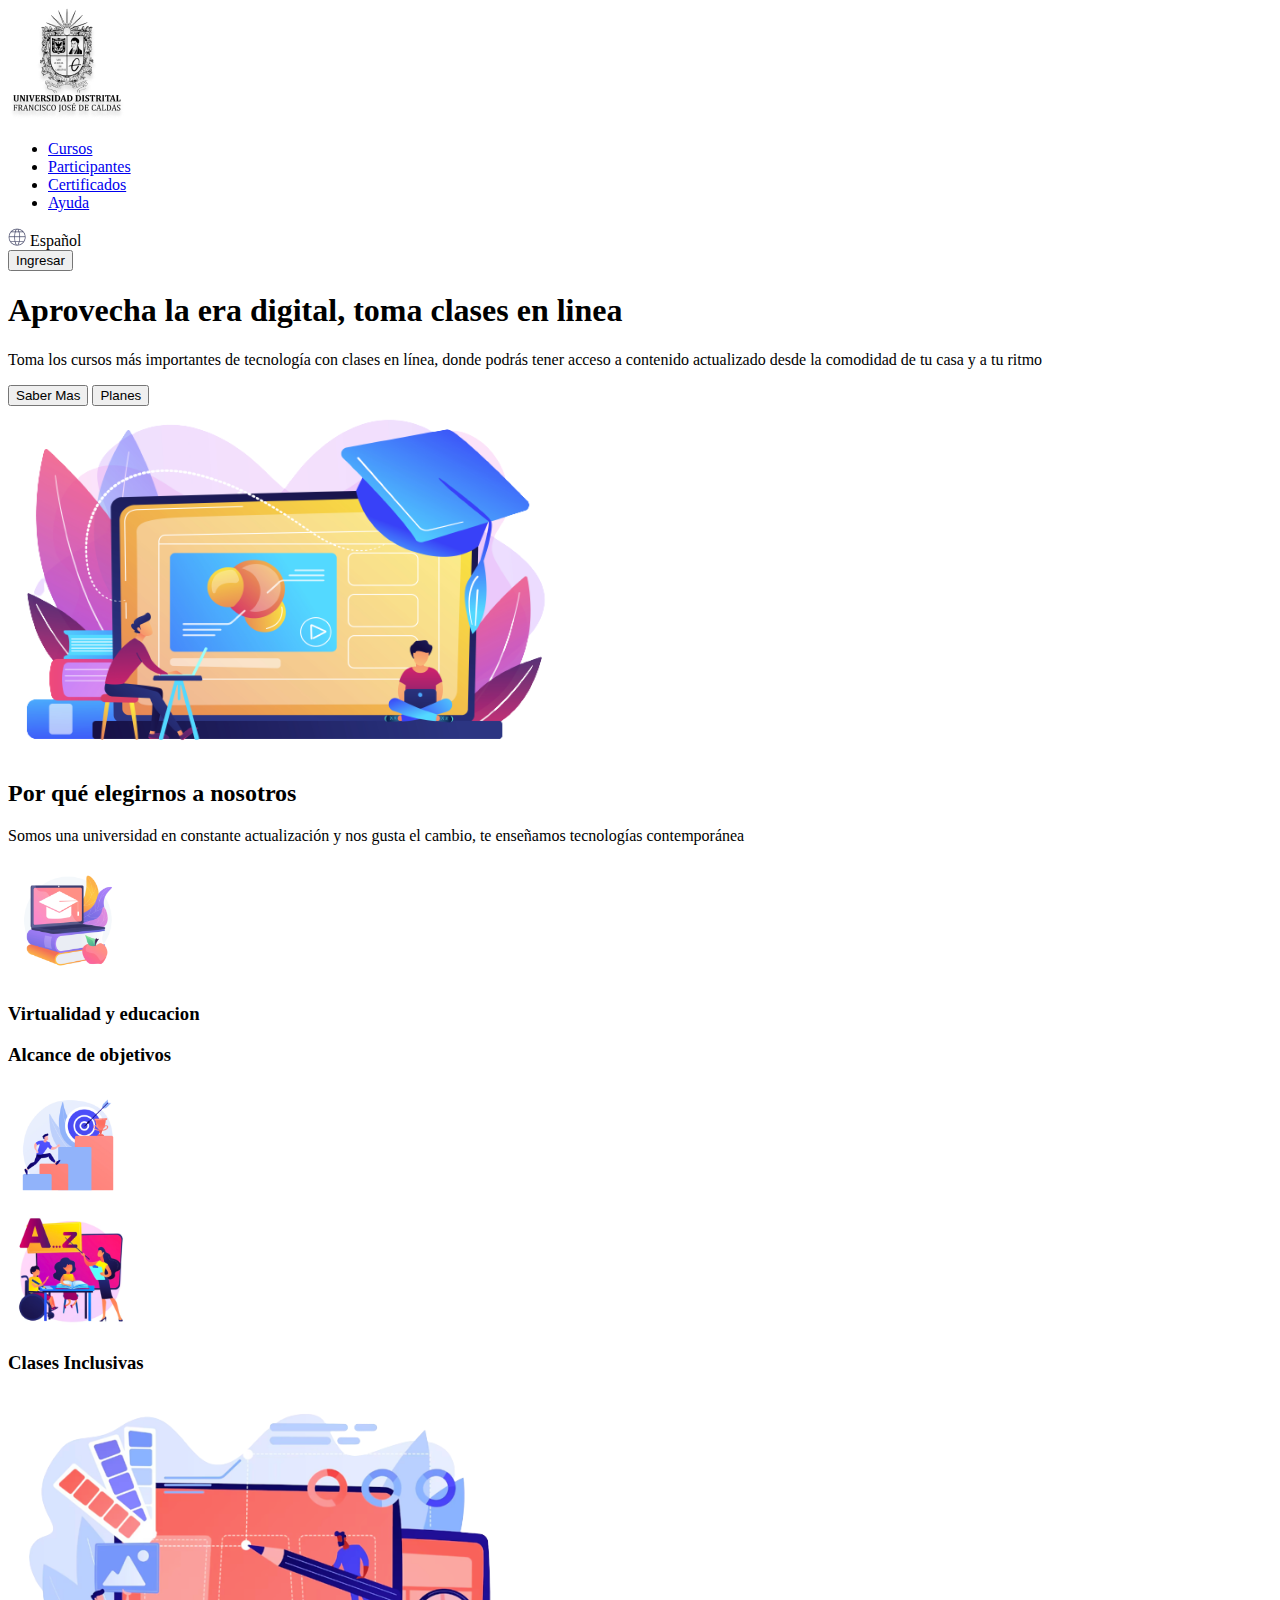
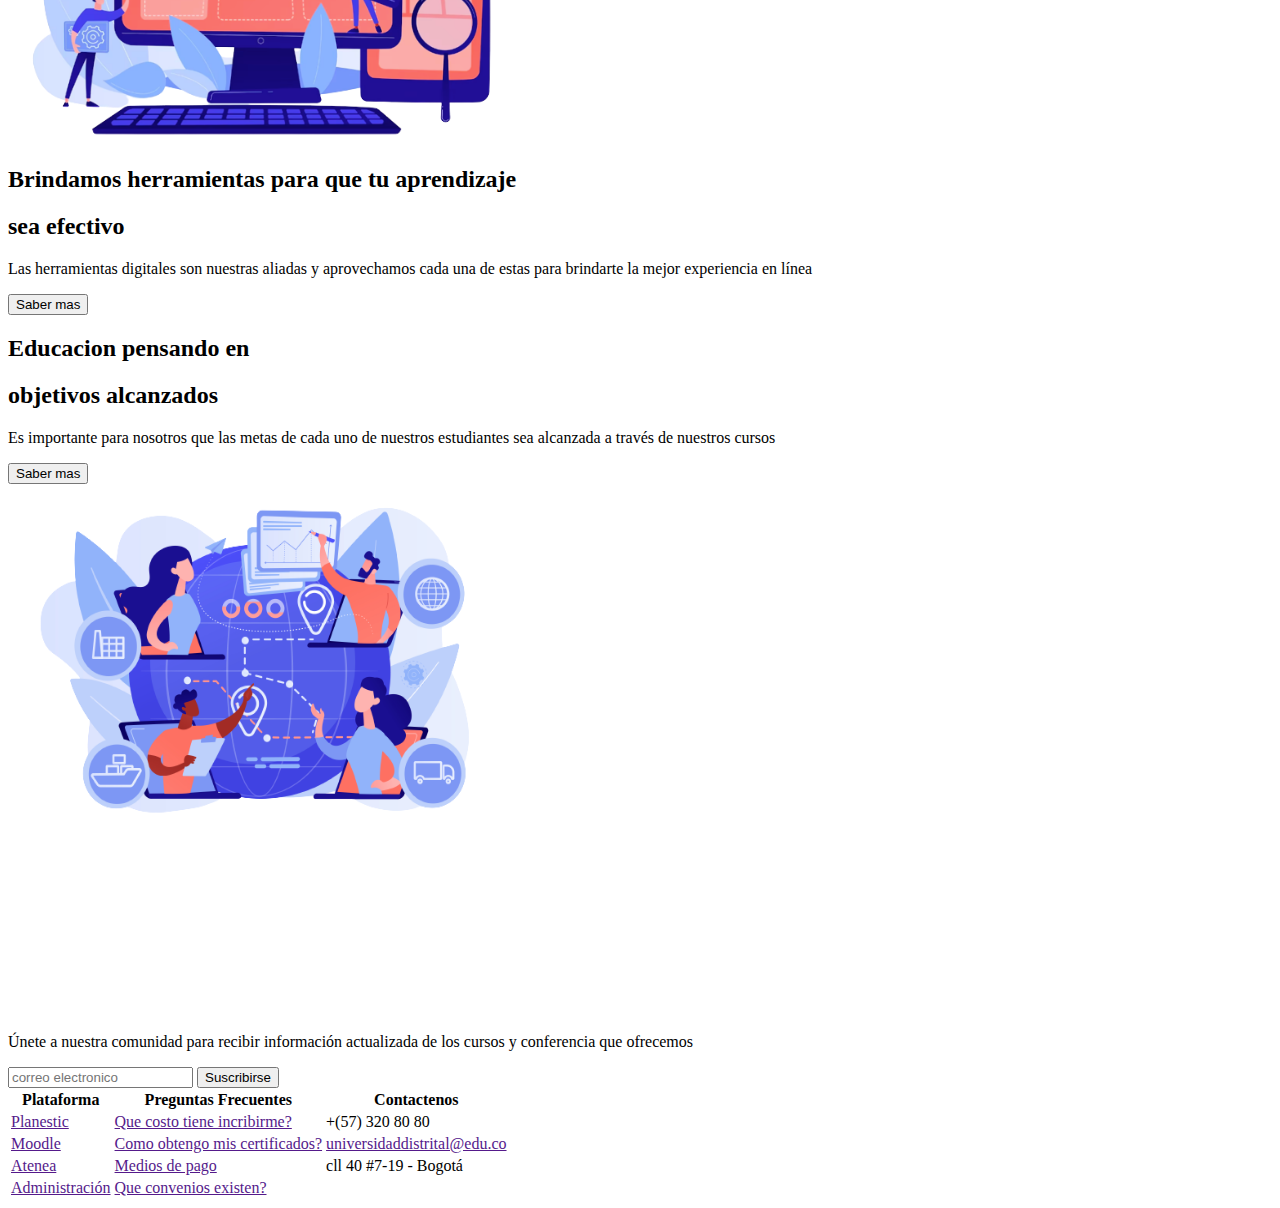
==== punto-1-3/index.html @ 8d3ea5ce "estructura html punto 2" ====
<!DOCTYPE html>
<html lang="en">
<head>
    <meta charset="UTF-8">
    <meta http-equiv="X-UA-Compatible" content="IE=edge">
    <meta name="viewport" content="width=device-width, initial-scale=1.0">
    <title>Document</title>
</head>
<body>
    <header> 
        <div>
            <img src="./public/images/header-logo.png" alt="main logo">
            <nav>
                <ul>
                    <li><a href="#banner">Cursos</a></li>
                    <li><a href="#section-1">Participantes</a></li>
                    <li><a href="#section-2">Certificados</a></li>
                    <li><a href="#footer">Ayuda</a></li>
                </ul>
            </nav>
        </div>
        <div>
            <div>
                <img src="./public/images/header-word.png" alt="world">
                <span>Español</span>
            </div>
            <button>Ingresar</button>
        </div>

    </header>
<main>
    <section id="banner">
     <div>
        <div>
            <h1>Aprovecha la era digital, toma clases en linea</h1>
            <p>
                Toma los cursos más importantes de tecnología con clases 
                en línea, donde podrás tener acceso a contenido actualizado 
                desde la comodidad de tu casa y a tu ritmo 
            </p>
        </div>
        <div>
            <button>Saber Mas</button>
            <button>Planes</button>
        </div>
     </div>
     <img
     src="./public/images/banner-online.png"
     alt="online-education"
     width="550px"
     height="350px"
     >   
    </section>
    <section id="section-1">
        <div>
            <h2>Por qué elegirnos a nosotros</h2>
            <p>Somos una universidad en constante actualización y
                nos gusta el cambio, te enseñamos tecnologías contemporánea</p>
        </div>
        <div>
            <img src="./public/images/section1-education.png"
             alt="education"
             width="120px"
             height="120px"
             >
             <h3>Virtualidad y educacion</h3>
        </div>
        <div>
            <h3>Alcance de objetivos</h3>
            <img src="./public/images/section1-goals.png"
            alt="goals"
            width="120px"
            height="120px"
            >           
        </div>
        <div>
            <img src="./public/images/section1-teach.png"
             alt="teach"
             width="120px"
             height="120px"
             >
             <h3>Clases Inclusivas</h3>           
        </div>
    </section>
    <section id="section-2">
        <div>
            <img src="./public/images/section2-tools.png"
            alt="tools"
            width="500px"
            height="350px"
            >  
            <div>
                <h2>Brindamos herramientas para que tu aprendizaje</h2>
                <h2>sea efectivo</h2>
                <p>
                    Las herramientas digitales son nuestras aliadas
                    y aprovechamos cada una de estas para brindarte la mejor
                    experiencia en línea
                </p>
                <button>Saber mas</button>
            </div>
        </div>
        <div> 
            <div>
                <h2>Educacion pensando en</h2>
                <h2>objetivos alcanzados</h2>
                <p>
                    Es importante para nosotros que las metas de cada uno de 
                    nuestros estudiantes sea alcanzada a través de nuestros cursos
                </p>
                <button>Saber mas</button>
            </div>
            <img src="./public/images/section2-goals.png"
            alt="goals"
            width="500px"
            height="350px"
            > 
        </div>
    </section>
   
</main>
<footer id="footer">
    <div>
        <img 
        src="./public/images/footer-logo.png" 
        alt="footer-logo"
        width="200px"
        height="175px"
        > 
        <div>
            <p>
                Únete a nuestra comunidad para recibir información 
                actualizada de los cursos y conferencia que ofrecemos
            </p>
            <form method="post">
                <input id="email"
                type="email"
                name="user_name"
                placeholder="correo electronico"
                >
                <button>Suscribirse</button>
            </form>
        </div> 
    </div>
    <div>
        <table>
            <tr>
                <th>Plataforma</th>
                <th>Preguntas Frecuentes</th>
                <th>Contactenos</th>
            </tr>
            <tr>
                <td><a href="">Planestic</a></td>
                <td><a href="">Que costo tiene incribirme?</a></td>
                <td>+(57) 320 80 80</td>
            </tr>
            <tr>
                <td><a href="">Moodle</a></td>
                <td><a href="">Como obtengo mis certificados?</a></td>
                <td><a href="">universidaddistrital@edu.co</a></td>   
            </tr>
            <tr>
                <td><a href="">Atenea</a></td>
                <td><a href="">Medios de pago</a></td>
                <td>cll 40 #7-19 - Bogotá</td>
            </tr>
            <tr>
                <td><a href="">Administración</a></td>
                <td><a href="">Que convenios existen?</a></td> 
            </tr>
        </table>
    </div>

</footer>

</body>
</html>
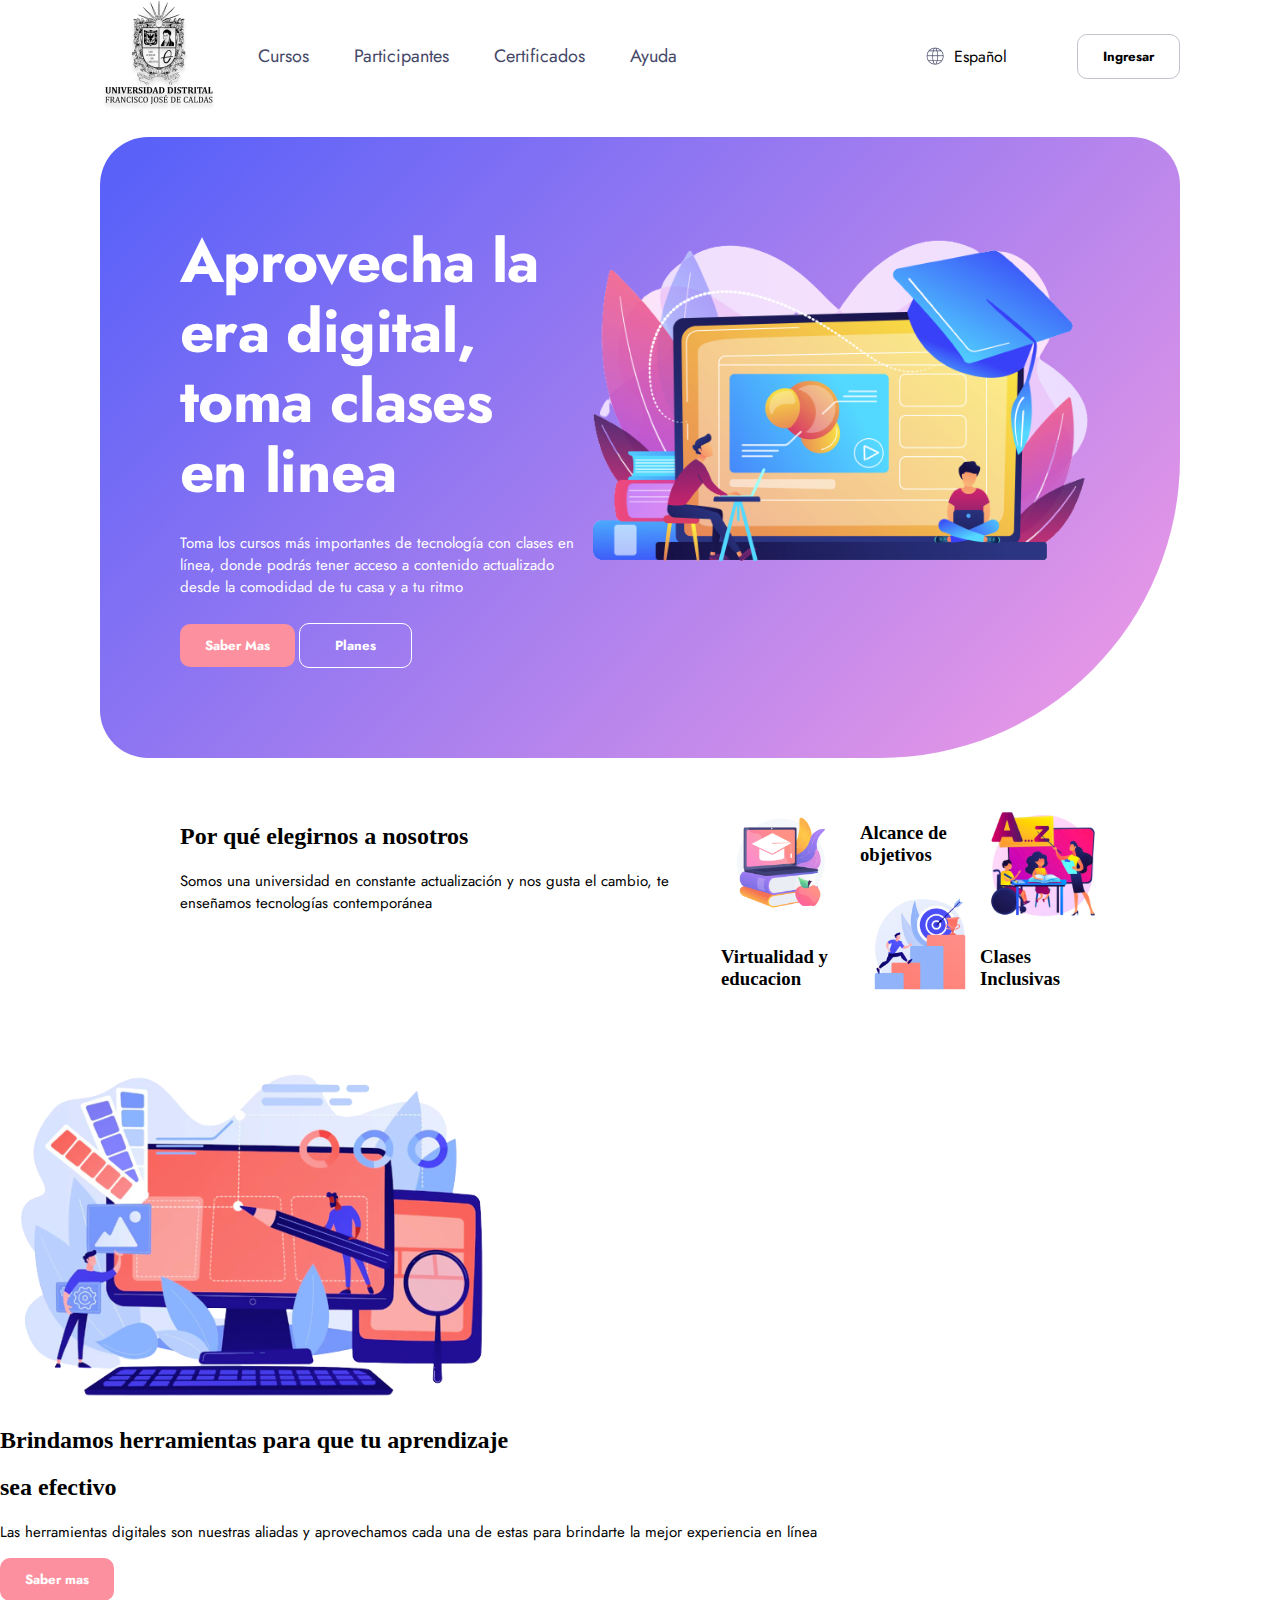
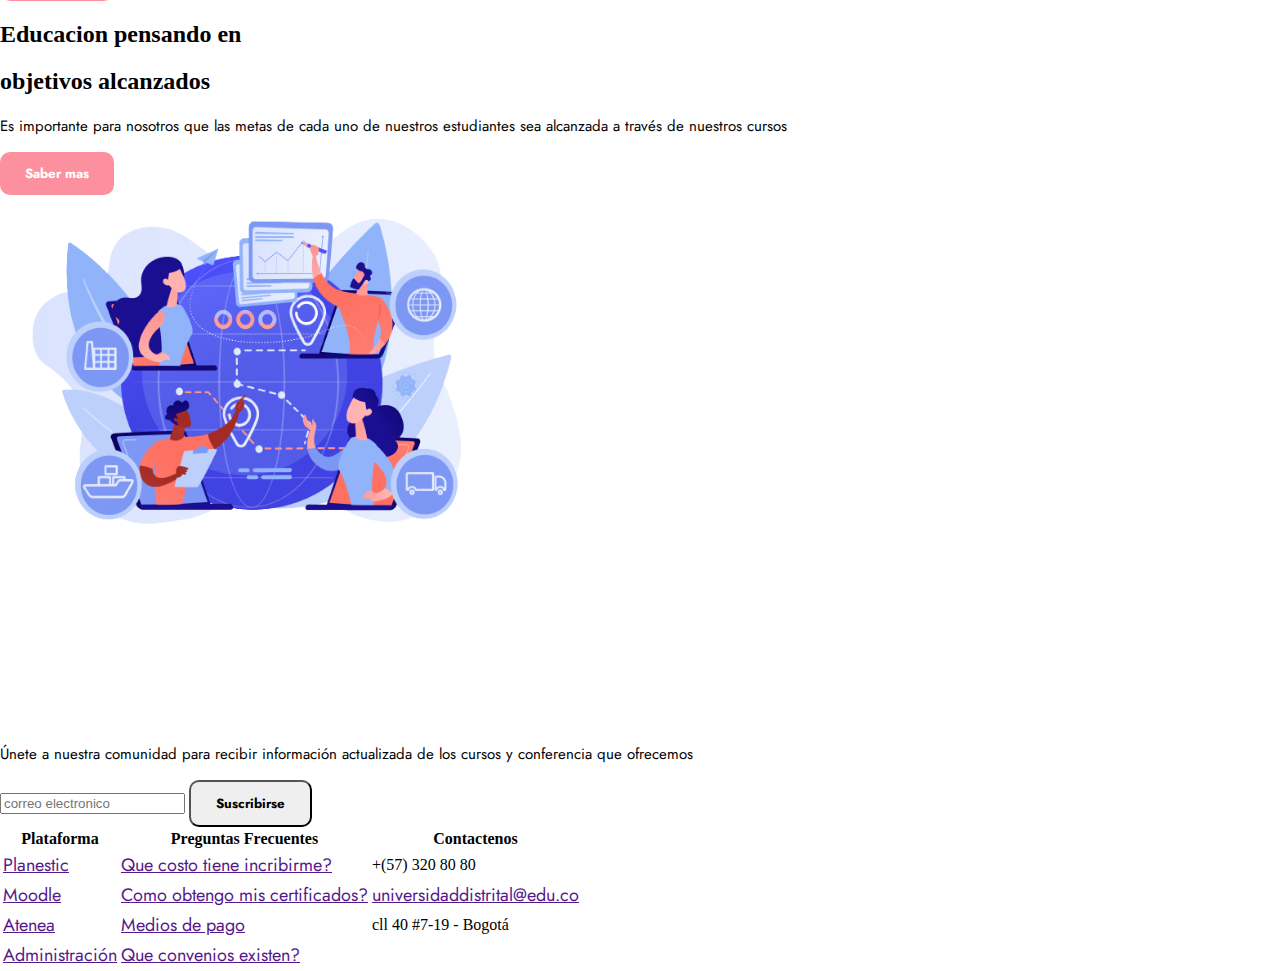
==== commit 148f7a53: "se agregan estilos del header y el banner" ====
--- a/punto-1-3/index.html
+++ b/punto-1-3/index.html
@@ -4,11 +4,13 @@
     <meta charset="UTF-8">
     <meta http-equiv="X-UA-Compatible" content="IE=edge">
     <meta name="viewport" content="width=device-width, initial-scale=1.0">
-    <title>Document</title>
+    <title>UD Atenea Cursos</title>
+    <link href='https://fonts.googleapis.com/css?family=Jost' rel='stylesheet'>
+    <link rel="stylesheet" href="./styles/style.css">
 </head>
 <body>
     <header> 
-        <div>
+        <div class="header__navigation">
             <img src="./public/images/header-logo.png" alt="main logo">
             <nav>
                 <ul>
@@ -19,7 +21,7 @@
                 </ul>
             </nav>
         </div>
-        <div>
+        <div class="header__settings">
             <div>
                 <img src="./public/images/header-word.png" alt="world">
                 <span>Español</span>
@@ -40,8 +42,8 @@
             </p>
         </div>
         <div>
-            <button>Saber Mas</button>
-            <button>Planes</button>
+            <button class="button--orange">Saber Mas</button>
+            <button class="button--white">Planes</button>
         </div>
      </div>
      <img
@@ -97,7 +99,7 @@
                     y aprovechamos cada una de estas para brindarte la mejor
                     experiencia en línea
                 </p>
-                <button>Saber mas</button>
+                <button class="button--orange">Saber mas</button>
             </div>
         </div>
         <div> 
@@ -108,7 +110,7 @@
                     Es importante para nosotros que las metas de cada uno de 
                     nuestros estudiantes sea alcanzada a través de nuestros cursos
                 </p>
-                <button>Saber mas</button>
+                <button class="button--orange">Saber mas</button>
             </div>
             <img src="./public/images/section2-goals.png"
             alt="goals"
--- a/punto-1-3/styles/style.css
+++ b/punto-1-3/styles/style.css
@@ -0,0 +1,117 @@
+/* ESTILOS GLOBALES */
+body {
+    margin: 0px;
+}
+
+a {
+    font-family: 'Jost';
+    font-size: 18px;
+}
+
+button {
+    padding: 12px 25px;
+    font-family: 'Jost';
+    font-weight: bold;
+    border-radius: 10px;
+    cursor: pointer;
+}
+
+.button--orange {
+    background-color: #FD909E;
+    color: #fff;
+    border: none;
+}
+
+p {
+    font-family: 'Jost';
+    font-weight: 300px;
+    font-size: 15px;   
+}
+
+/* ESTILOS HEADER */
+header {
+    display: flex;
+    justify-content: space-between;
+    margin: 0px 100px;
+}
+
+.header__navigation {
+    display: flex;
+    align-items: center;
+}
+
+.header__navigation nav ul {
+    display: flex;
+    gap: 45px;
+    list-style: none;
+}
+
+.header__navigation nav ul li a {
+    text-decoration: none;
+    color: #454868
+}
+
+.header__settings {
+    display: flex;
+    align-items: center;
+    gap: 70px;
+}
+
+.header__settings div {
+    display: flex;
+    align-items: center;
+    gap: 10px;
+    font-family: 'Jost';
+    font-size: 16px;
+    font-weight: 400px;
+}
+
+.header__settings button {
+    background-color: transparent;
+    border: 1px solid #45486854;
+}
+
+
+/* ESTILOS HEADER */
+
+#banner {
+    display: flex;
+    margin: 25px 100px;
+    padding: 90px 80px;
+    background: linear-gradient(313.18deg, #EE9AE5 3.28%, #5961F9 97.04%);
+    border-radius: 48px 48px 300px 48px;
+}
+
+h1 {
+   margin: 0px;
+    color: #fff;
+    font-family: 'Jost';
+    font-size: 60px;
+    font-weight: 600px;
+    line-height: 70px;
+    letter-spacing: -0.64px;
+}
+
+#banner p {
+    margin: 25px 0px;
+    color: #fff;
+}
+
+.button--white {
+    padding: 12px 35px;
+    background-color: transparent;
+    color: white;
+    border: 1px solid #fff;
+}
+
+
+
+/* ESTILOS SECTION 1 */
+
+#section-1 {
+    display: flex;
+    justify-content: space-between;
+    margin: 25px 100px;
+    padding: 20px 80px;
+}
+
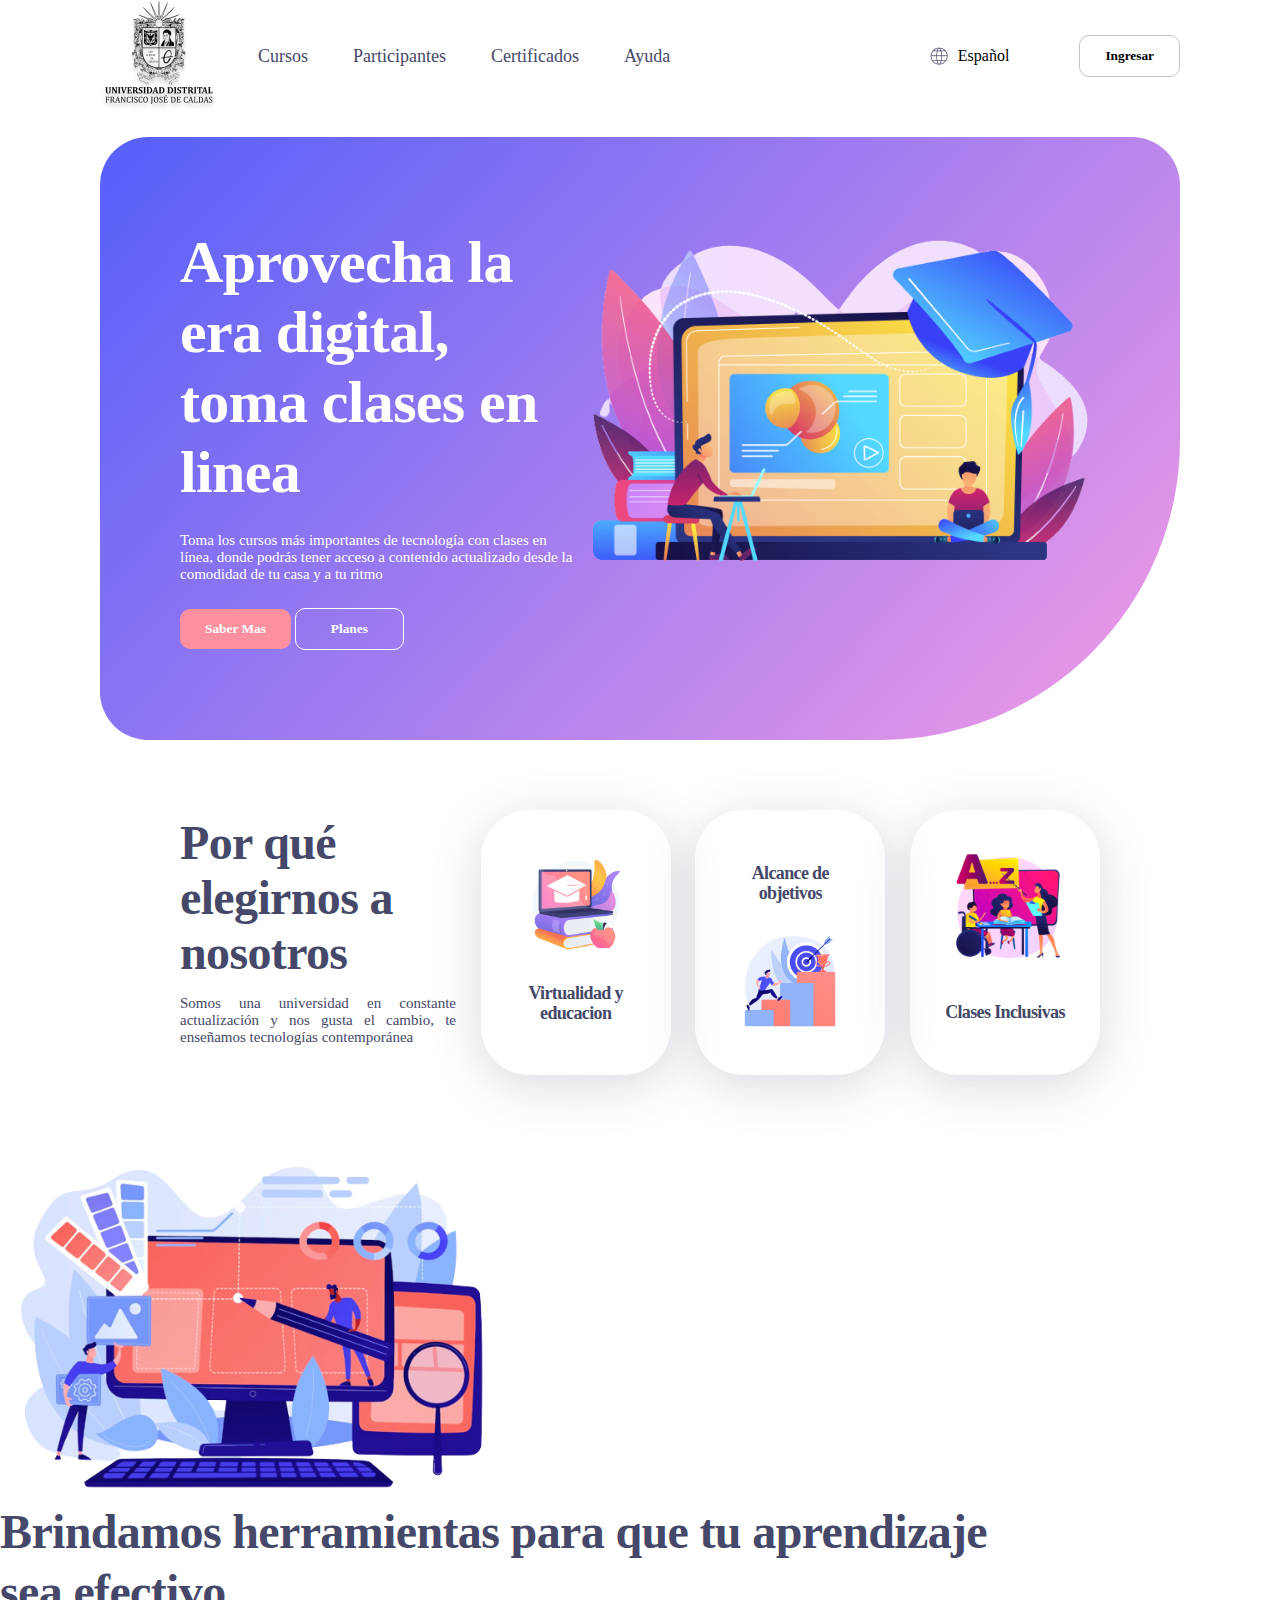
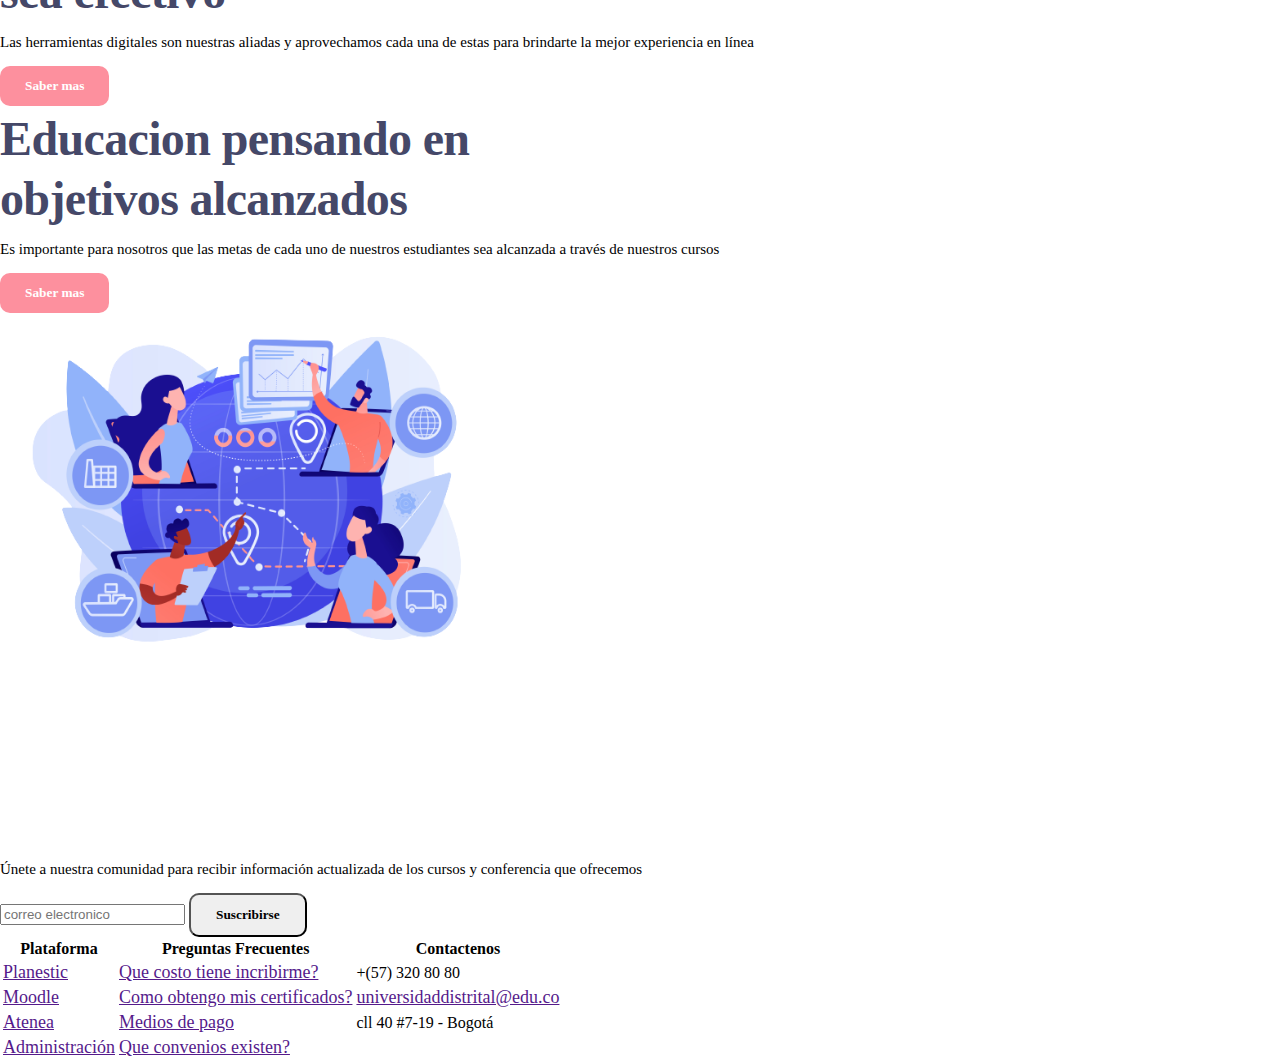
==== commit a1120bbe: "separacion de estilos y creacion de estilos section 1" ====
--- a/punto-1-3/index.html
+++ b/punto-1-3/index.html
@@ -5,8 +5,12 @@
     <meta http-equiv="X-UA-Compatible" content="IE=edge">
     <meta name="viewport" content="width=device-width, initial-scale=1.0">
     <title>UD Atenea Cursos</title>
-    <link href='https://fonts.googleapis.com/css?family=Jost' rel='stylesheet'>
-    <link rel="stylesheet" href="./styles/style.css">
+    <link rel="stylesheet" href="https://indestructibletype.com/fonts/Jost.css" rel="nofollow" type="text/css" charset="utf-8" />
+    <link rel="stylesheet" href="./styles/global-styles.css">
+    <link rel="stylesheet" href="./styles/header-styles.css">
+    <link rel="stylesheet" href="./styles/banner-styles.css">
+    <link rel="stylesheet" href="./styles/section-1-styles.css">
+    <link rel="stylesheet" href="./styles/section-2-styles.css">
 </head>
 <body>
     <header> 
@@ -54,12 +58,12 @@
      >   
     </section>
     <section id="section-1">
-        <div>
+        <div class="section-1__info">
             <h2>Por qué elegirnos a nosotros</h2>
             <p>Somos una universidad en constante actualización y
                 nos gusta el cambio, te enseñamos tecnologías contemporánea</p>
         </div>
-        <div>
+        <div class="section-1__card">
             <img src="./public/images/section1-education.png"
              alt="education"
              width="120px"
@@ -67,7 +71,7 @@
              >
              <h3>Virtualidad y educacion</h3>
         </div>
-        <div>
+        <div class="section-1__card">
             <h3>Alcance de objetivos</h3>
             <img src="./public/images/section1-goals.png"
             alt="goals"
@@ -75,7 +79,7 @@
             height="120px"
             >           
         </div>
-        <div>
+        <div class="section-1__card">
             <img src="./public/images/section1-teach.png"
              alt="teach"
              width="120px"
--- a/punto-1-3/styles/global-styles.css
+++ b/punto-1-3/styles/global-styles.css
@@ -0,0 +1,38 @@
+/* ESTILOS GLOBALES */
+body {
+    margin: 0px;
+}
+
+a {
+    font-family: 'Jost';
+    font-size: 18px;
+}
+
+button {
+    padding: 12px 25px;
+    font-family: 'Jost';
+    font-weight: bold;
+    border-radius: 10px;
+    cursor: pointer;
+}
+
+.button--orange {
+    background-color: #FD909E;
+    color: #fff;
+    border: none;
+}
+
+p {
+    font-family: 'Jost';
+    font-weight: 300px;
+    font-size: 15px;   
+}
+
+h2 {
+    margin: 5px 0px;
+    color: #454868;
+    font-family: 'Jost';
+    font-size: 48px;
+    line-height: 55px;
+    letter-spacing: -0.64px;
+}--- a/punto-1-3/styles/header-styles.css
+++ b/punto-1-3/styles/header-styles.css
@@ -0,0 +1,42 @@
+/* ESTILOS HEADER */
+header {
+    display: flex;
+    justify-content: space-between;
+    margin: 0px 100px;
+}
+
+.header__navigation {
+    display: flex;
+    align-items: center;
+}
+
+.header__navigation nav ul {
+    display: flex;
+    gap: 45px;
+    list-style: none;
+}
+
+.header__navigation nav ul li a {
+    text-decoration: none;
+    color: #454868
+}
+
+.header__settings {
+    display: flex;
+    align-items: center;
+    gap: 70px;
+}
+
+.header__settings div {
+    display: flex;
+    align-items: center;
+    gap: 10px;
+    font-family: 'Jost';
+    font-size: 16px;
+    font-weight: 400px;
+}
+
+.header__settings button {
+    background-color: transparent;
+    border: 1px solid #45486854;
+}
--- a/punto-1-3/styles/banner-styles.css
+++ b/punto-1-3/styles/banner-styles.css
@@ -0,0 +1,31 @@
+/* ESTILOS BANNER */
+
+#banner {
+    display: flex;
+    margin: 25px 100px;
+    padding: 90px 80px;
+    background: linear-gradient(313.18deg, #EE9AE5 3.28%, #5961F9 97.04%);
+    border-radius: 48px 48px 300px 48px;
+}
+
+h1 {
+   margin: 0px;
+    color: #fff;
+    font-family: 'Jost';
+    font-size: 60px;
+    font-weight: 600px;
+    line-height: 70px;
+    letter-spacing: -0.64px;
+}
+
+#banner p {
+    margin: 25px 0px;
+    color: #fff;
+}
+
+.button--white {
+    padding: 12px 35px;
+    background-color: transparent;
+    color: white;
+    border: 1px solid #fff;
+}
--- a/punto-1-3/styles/section-1-styles.css
+++ b/punto-1-3/styles/section-1-styles.css
@@ -0,0 +1,39 @@
+/* ESTILOS SECTION 1 */
+
+#section-1 {
+    display: flex;
+    justify-content: space-between;
+    margin: 50px 100px;
+    padding: 20px 80px;
+}
+
+.section-1__info {
+    width: 30%;
+}
+
+.section-1__info p {
+    color: #454868;
+    text-align: justify;
+}
+
+.section-1__card {
+    display: flex;
+    flex-direction: column;
+    justify-content: space-between;
+    align-items: center;
+    width: min-content;
+
+    height: 195px;
+    padding: 35px;
+    border-radius: 48px;
+    box-shadow: 0px 10px 50px #45486833;
+}
+
+.section-1__card h3 {
+    font-family: 'Jost';
+    color: #454868;
+    font-size: 18px;
+    line-height: 20px;
+    letter-spacing: -0.64px;
+    text-align: center;
+}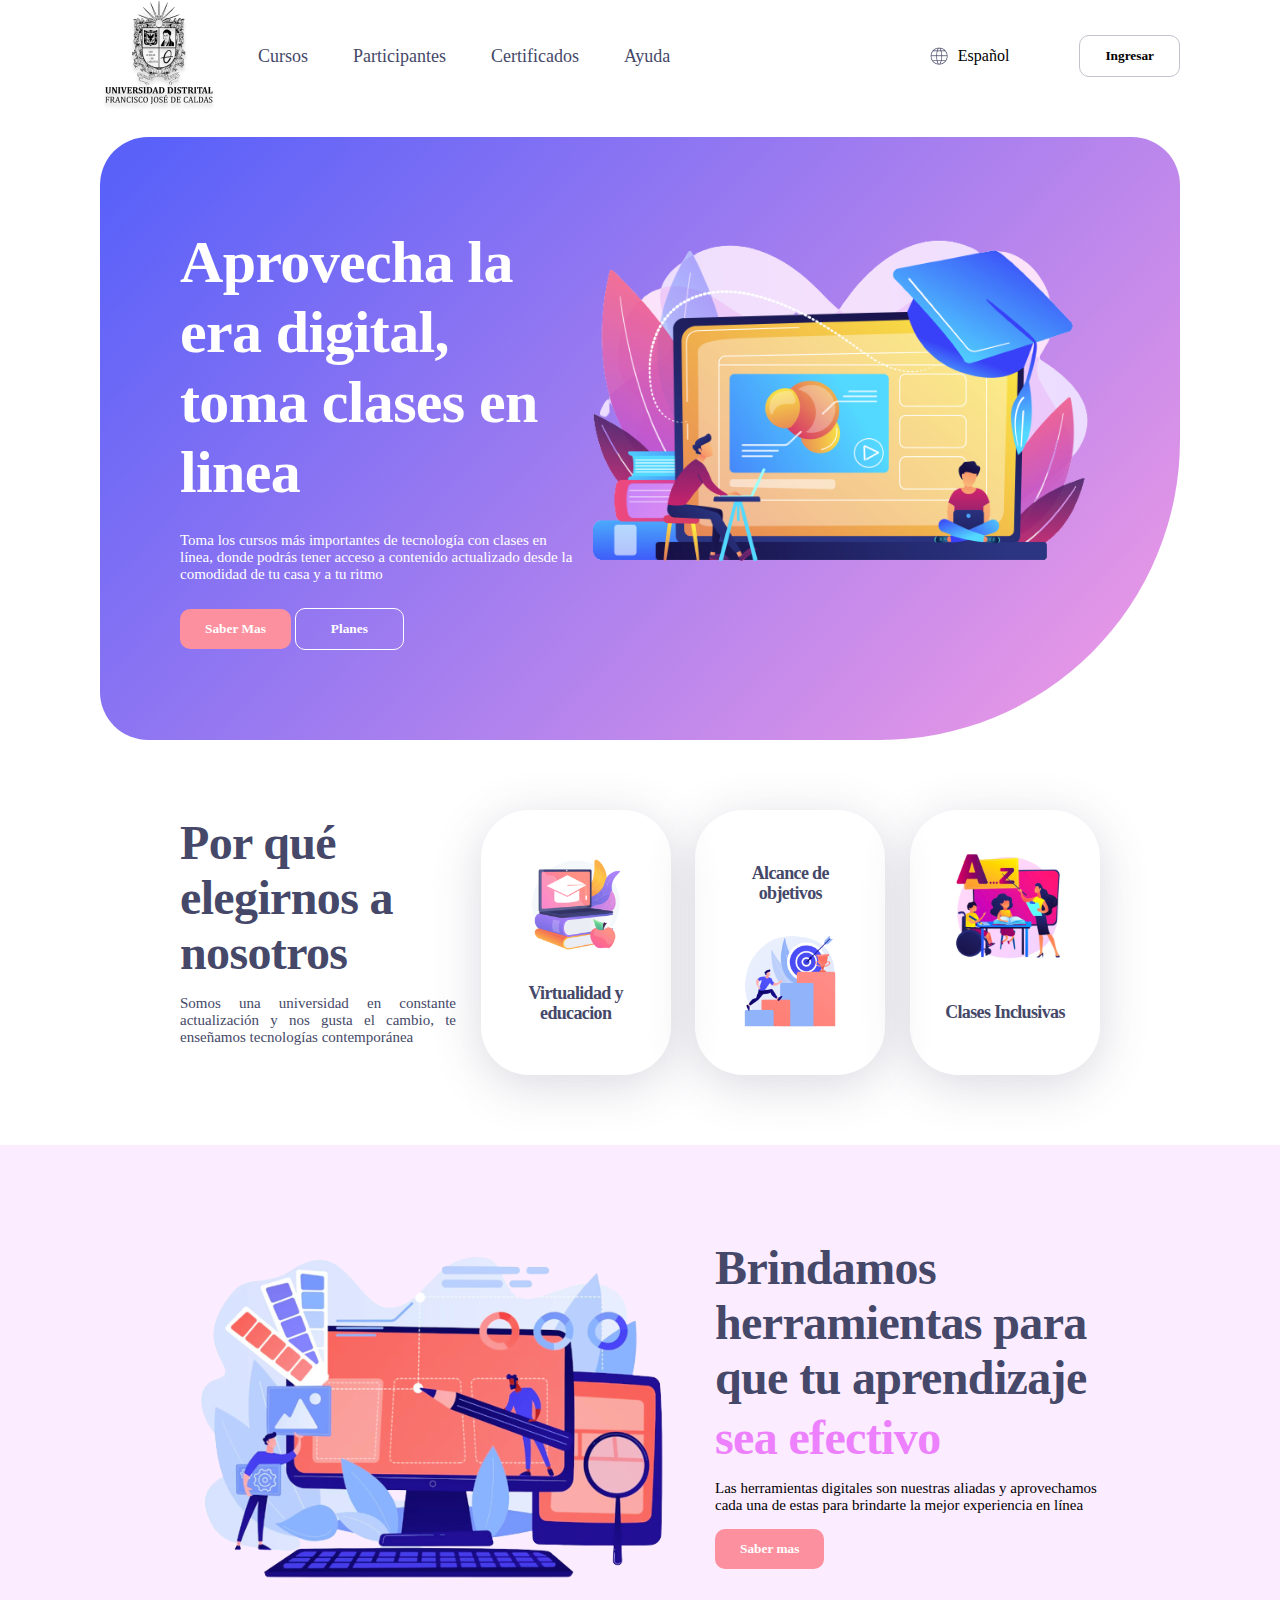
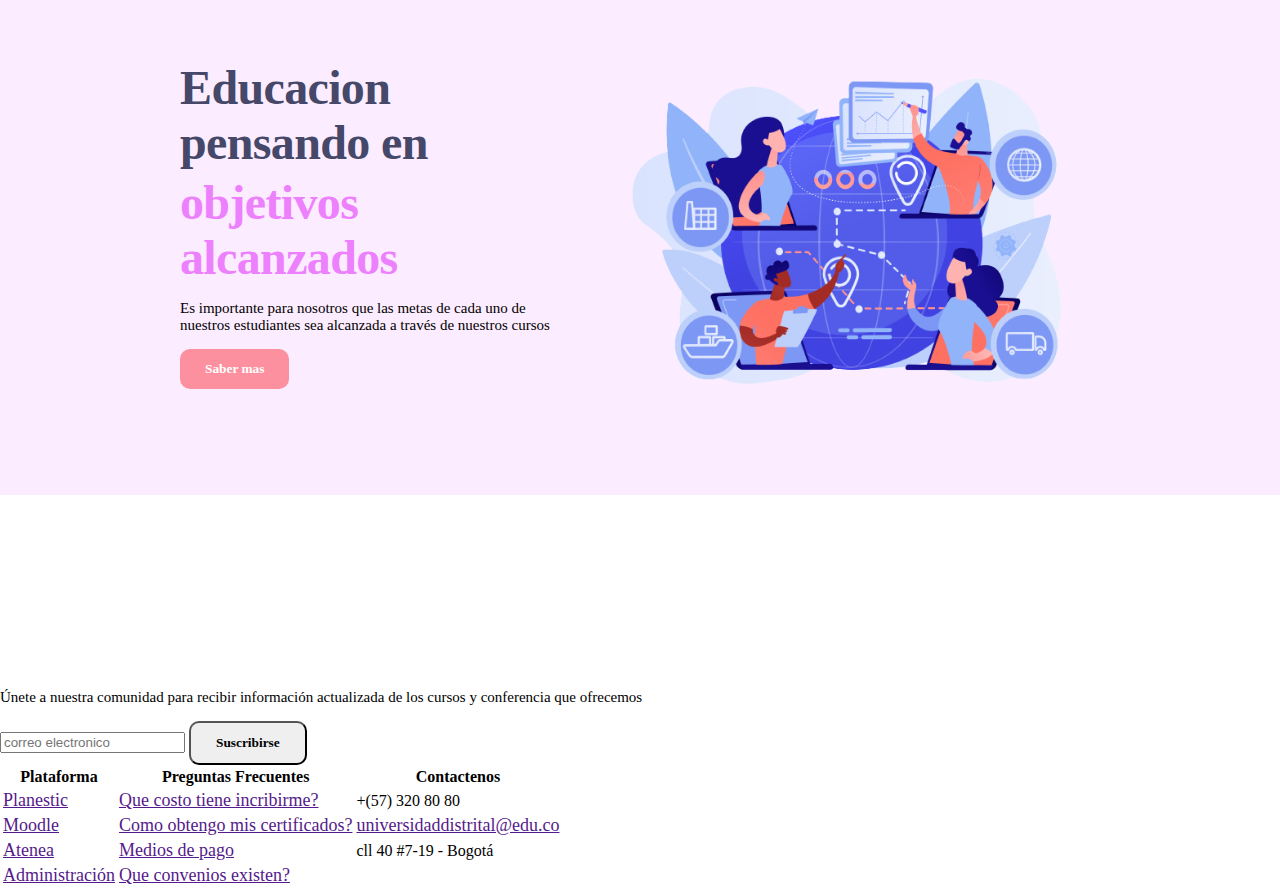
==== commit 55caef69: "agregacion de estilos de section 2" ====
--- a/punto-1-3/index.html
+++ b/punto-1-3/index.html
@@ -89,7 +89,7 @@
         </div>
     </section>
     <section id="section-2">
-        <div>
+        <div class="section-2__info">
             <img src="./public/images/section2-tools.png"
             alt="tools"
             width="500px"
@@ -97,7 +97,7 @@
             >  
             <div>
                 <h2>Brindamos herramientas para que tu aprendizaje</h2>
-                <h2>sea efectivo</h2>
+                <h2 class="section-2__sub-pink">sea efectivo</h2>
                 <p>
                     Las herramientas digitales son nuestras aliadas
                     y aprovechamos cada una de estas para brindarte la mejor
@@ -106,10 +106,10 @@
                 <button class="button--orange">Saber mas</button>
             </div>
         </div>
-        <div> 
+        <div class="section-2__info"> 
             <div>
                 <h2>Educacion pensando en</h2>
-                <h2>objetivos alcanzados</h2>
+                <h2 class="section-2__sub-pink">objetivos alcanzados</h2>
                 <p>
                     Es importante para nosotros que las metas de cada uno de 
                     nuestros estudiantes sea alcanzada a través de nuestros cursos
--- a/punto-1-3/styles/section-2-styles.css
+++ b/punto-1-3/styles/section-2-styles.css
@@ -0,0 +1,14 @@
+#section-2 {
+    padding: 20px 180px;
+    background-color: #ed80fd26;
+}
+
+.section-2__info {
+    display: flex;
+    gap: 35px;
+    margin: 70px 0px;
+}
+
+.section-2__sub-pink {
+    color: #ed80fd;
+}
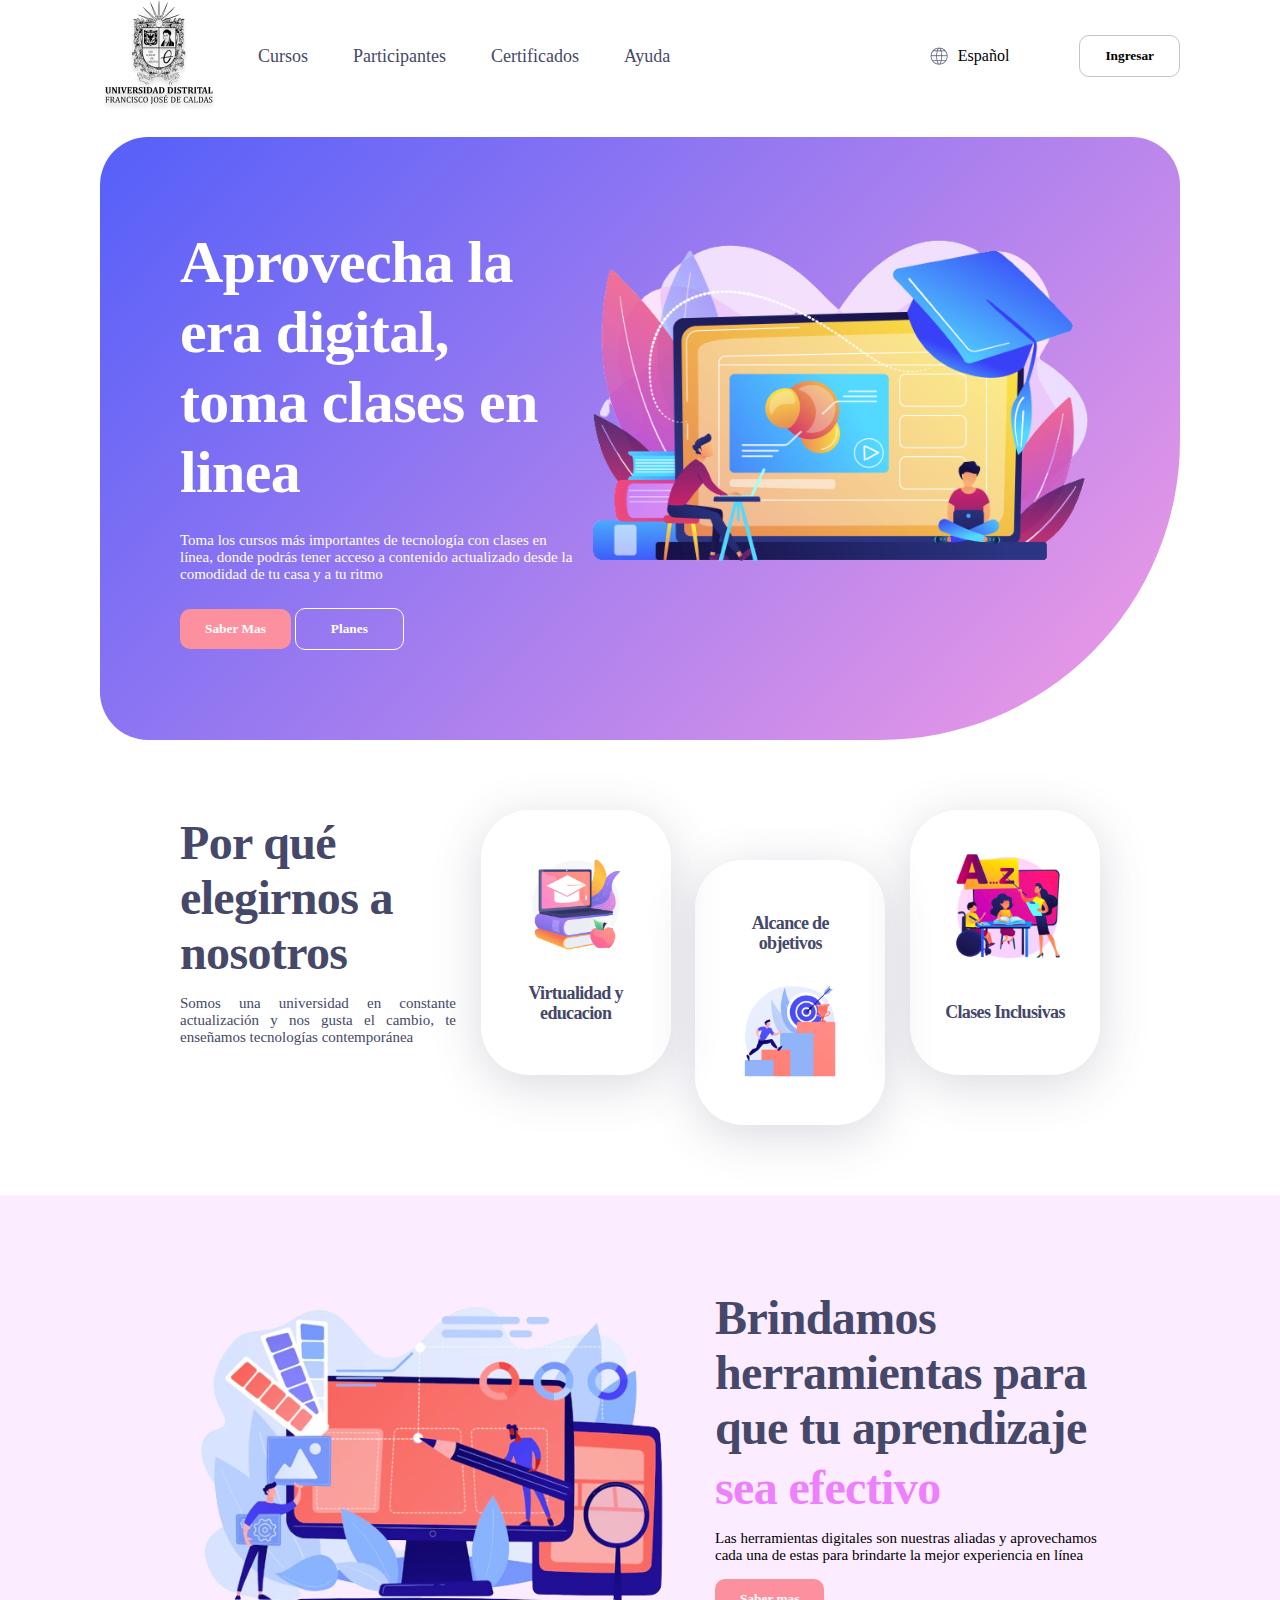
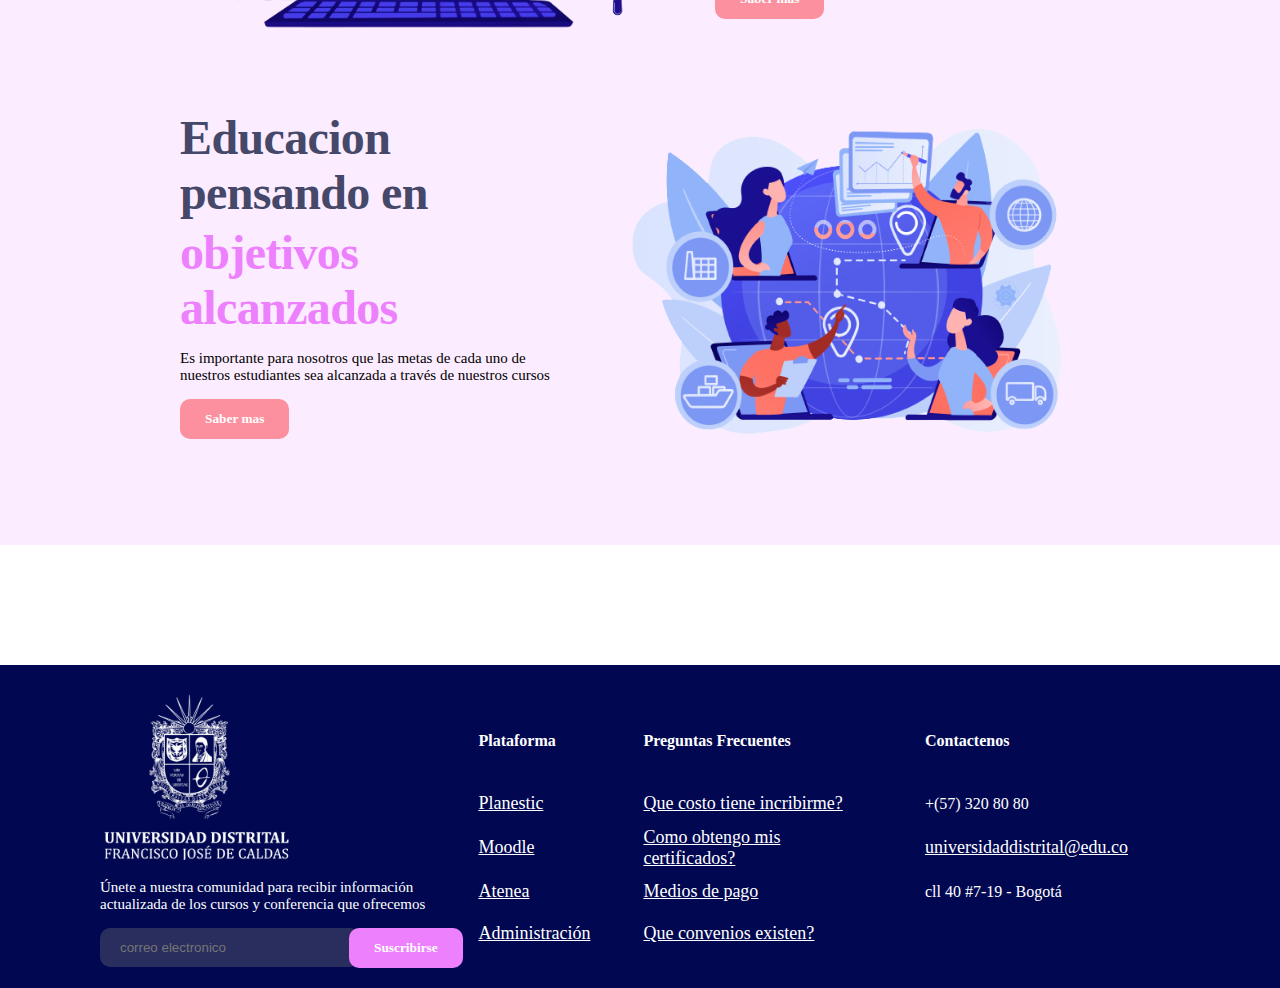
==== commit b2478b65: "agreacion de estilos footer" ====
--- a/punto-1-3/index.html
+++ b/punto-1-3/index.html
@@ -7,6 +7,7 @@
     <title>UD Atenea Cursos</title>
     <link rel="stylesheet" href="https://indestructibletype.com/fonts/Jost.css" rel="nofollow" type="text/css" charset="utf-8" />
     <link rel="stylesheet" href="./styles/global-styles.css">
+    <link rel="stylesheet" href="./styles/footer-styles.css">
     <link rel="stylesheet" href="./styles/header-styles.css">
     <link rel="stylesheet" href="./styles/banner-styles.css">
     <link rel="stylesheet" href="./styles/section-1-styles.css">
@@ -71,7 +72,7 @@
              >
              <h3>Virtualidad y educacion</h3>
         </div>
-        <div class="section-1__card">
+        <div class="section-1__card section-1__card-down">
             <h3>Alcance de objetivos</h3>
             <img src="./public/images/section1-goals.png"
             alt="goals"
@@ -126,7 +127,7 @@
    
 </main>
 <footer id="footer">
-    <div>
+    <div class="footer__info">
         <img 
         src="./public/images/footer-logo.png" 
         alt="footer-logo"
@@ -144,7 +145,7 @@
                 name="user_name"
                 placeholder="correo electronico"
                 >
-                <button>Suscribirse</button>
+                <button class="button--pink">Suscribirse</button>
             </form>
         </div> 
     </div>
--- a/punto-1-3/styles/footer-styles.css
+++ b/punto-1-3/styles/footer-styles.css
@@ -0,0 +1,50 @@
+#footer {
+    display: flex;
+    justify-content: space-between;
+    align-items: center;
+
+    margin-top: 120px;
+    padding: 20px 100px;
+    background-color: #010851;
+    color: #fff;
+}
+
+.footer__info {
+    width: 35%;
+}
+
+input {
+    width: 220px;
+    padding: 12px 20px;
+    margin-right: -15px;
+    border: none;
+    border-radius: 10px;
+    background-color: #45486899;
+}
+
+.button--pink {
+    background-color: #ED80FD;
+    color: #fff;
+    border: none;
+}
+
+table {
+    font-family: 'Jost';
+    text-align: left;
+}
+
+tr {
+    height: 40px;
+}
+
+th {
+    height: 80px;
+}
+
+td {
+    padding-right: 50px;
+}
+
+td a {
+    color: #fff;
+}--- a/punto-1-3/styles/section-1-styles.css
+++ b/punto-1-3/styles/section-1-styles.css
@@ -29,6 +29,10 @@
     box-shadow: 0px 10px 50px #45486833;
 }
 
+.section-1__card-down {
+    margin-top: 50px;
+}
+
 .section-1__card h3 {
     font-family: 'Jost';
     color: #454868;
